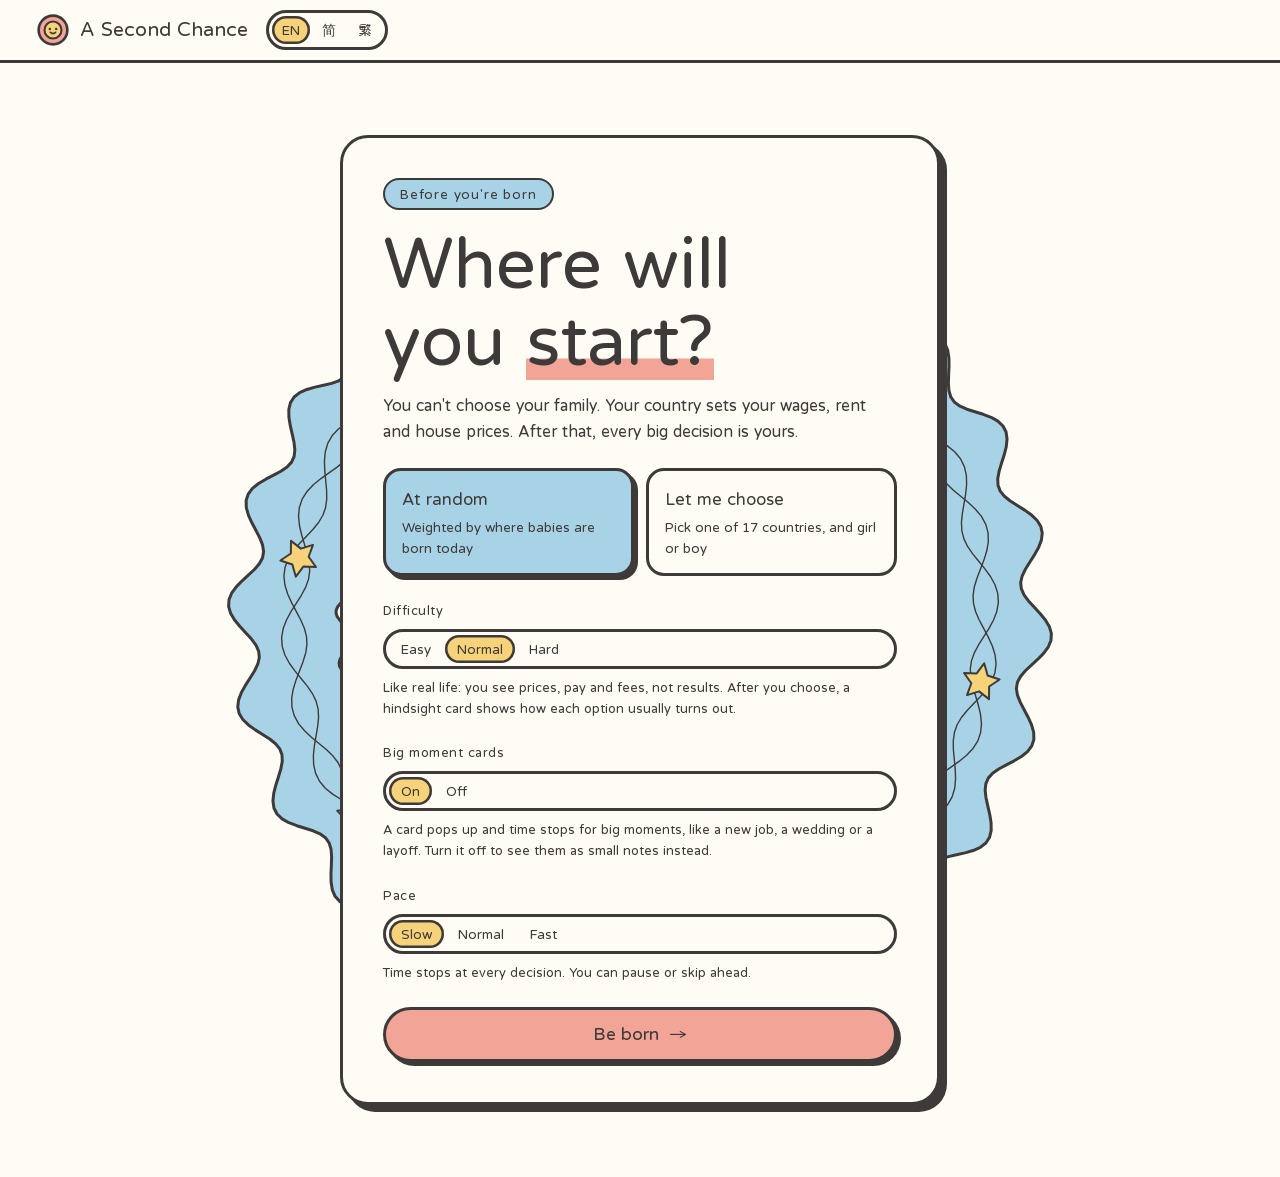
==== play.html @ c4e985eb "Add big moment cards that stop time for the moments that shape a life A tarot flashcard flips in ove" ====
<!doctype html>
<html lang="en">
<head>
<meta charset="utf-8">
<meta name="viewport" content="width=device-width, initial-scale=1, viewport-fit=cover">
<meta name="color-scheme" content="light">
<title data-i18n="h.gtitle">A Second Chance · Play</title>
<meta name="description" content="Live one life. Every big decision is about money, and you watch each choice compound.">
<link rel="preconnect" href="https://fonts.googleapis.com">
<link rel="preconnect" href="https://fonts.gstatic.com" crossorigin>
<link rel="stylesheet" href="https://fonts.googleapis.com/css2?family=Huninn&display=swap">
<link rel="stylesheet" href="css/style.css">
<script src="js/i18n.js"></script>
</head>
<body class="game">

<header class="gbar">
  <div class="wrap gbar-in">
    <a class="logo" href="index.html" aria-label="A Second Chance home">
      <svg viewBox="0 0 32 32" aria-hidden="true"><circle class="lg-r" cx="16" cy="16" r="13.5"/><circle class="lg-c" cx="16" cy="16" r="8"/><circle class="lg-e" cx="13" cy="15" r="1.2"/><circle class="lg-e" cx="19" cy="15" r="1.2"/><path class="lg-m" d="M13.6 18.2 q2.4 2.2 4.8 0"/></svg>
      <span class="lt" data-i18n="h.brand">A Second Chance</span>
    </a>
    <div class="gstat" id="gstat" hidden><span class="g-age" id="age">0</span><span class="g-agel" data-i18n="h.yearsOld">years old</span><span class="g-where" id="where"></span></div>
    <div class="gctrl">
      <span id="gctrlLive" hidden style="display:contents">
        <button class="btn btn-ghost" id="play" type="button">Pause</button>
        <div class="seg" id="pace" role="group" aria-label="Speed">
          <button type="button" data-sp="0" aria-pressed="true">1×</button>
          <button type="button" data-sp="1" aria-pressed="false">2×</button>
          <button type="button" data-sp="2" aria-pressed="false">4×</button>
        </div>
        <button class="btn" id="skip" type="button"><span data-i18n="h.next">Next decision</span> <span class="arr">»</span></button>
      </span>
      <div class="seg langsw" role="group" aria-label="Language"><button type="button" data-lang="en" aria-pressed="true">EN</button><button type="button" data-lang="zh" aria-pressed="false" lang="zh-Hans">简</button><button type="button" data-lang="zht" aria-pressed="false" lang="zh-Hant">繁</button></div>
    </div>
  </div>
</header>

<section class="stage" id="setup">
  <canvas class="bg" id="setupRosette" aria-hidden="true"></canvas>
  <div class="wrap" style="display:grid;place-items:center">
    <div class="setup-card">
      <div id="setupForm" style="display:grid;gap:24px">
        <div style="display:grid;gap:14px">
          <p class="kicker" data-i18n="h.sK">Before you're born</p>
          <h1 data-i18n="h.sH">Where will you <em>start?</em></h1>
          <p class="muted" data-i18n="h.sP">You can't choose your family. Your country sets your wages, rent and house prices. After that, every big decision is yours.</p>
        </div>
        <div class="bp-choice" role="radiogroup" aria-label="Where you're born">
          <label class="ch"><input type="radio" name="bp" value="rand" id="bp-rand" checked><b data-i18n="h.rand">At random</b><span data-i18n="h.randS">Weighted by where babies are born today</span></label>
          <label class="ch"><input type="radio" name="bp" value="pick" id="bp-pick"><b data-i18n="h.pick">Let me choose</b><span data-i18n="h.pickS">Pick one of 17 countries, and girl or boy</span></label>
        </div>
        <div id="countryWrap" hidden><label class="lbl" for="country" style="display:block;margin-bottom:8px" data-i18n="h.country">Country</label><select id="country"></select>
          <label class="lbl" for="sex" style="display:block;margin:14px 0 8px" data-i18n="h.sexL">Born as</label>
          <select id="sex"><option value="" data-i18n="h.sexR">At random</option><option value="f" data-i18n="h.sexF">A girl</option><option value="m" data-i18n="h.sexM">A boy</option></select></div>
        <div style="display:grid;gap:8px">
          <span class="lbl" data-i18n="h.diff">Difficulty</span>
          <div class="seg" id="diff0" role="group" aria-label="Difficulty">
            <button type="button" data-df="easy" aria-pressed="false" data-i18n="h.easy">Easy</button>
            <button type="button" data-df="normal" aria-pressed="true" data-i18n="h.dNormal">Normal</button>
            <button type="button" data-df="hard" aria-pressed="false" data-i18n="h.hard">Hard</button>
          </div>
          <span class="muted" style="font-size:13px" data-dn="easy" data-i18n="h.diffE" hidden>You see projected results for every option before you choose.</span>
          <span class="muted" style="font-size:13px" data-dn="normal" data-i18n="h.diffN">Like real life: you see prices, pay and fees, not results. After you choose, a hindsight card shows how each option usually turns out.</span>
          <span class="muted" style="font-size:13px" data-dn="hard" data-i18n="h.diffH" hidden>No hints at all. Every decision is revealed on your end card.</span>
        </div>
        <div style="display:grid;gap:8px">
          <span class="lbl" data-i18n="h.mo">Big moment cards</span>
          <div class="seg" id="mo0" role="group" aria-label="Big moment cards">
            <button type="button" data-mo="1" aria-pressed="true" data-i18n="h.moOn">On</button>
            <button type="button" data-mo="0" aria-pressed="false" data-i18n="h.moOff">Off</button>
          </div>
          <span class="muted" style="font-size:13px" data-i18n="h.moS">A card pops up and time stops for big moments, like a new job, a wedding or a layoff. Turn it off to see them as small notes instead.</span>
        </div>
        <div style="display:grid;gap:8px">
          <span class="lbl" data-i18n="h.pace">Pace</span>
          <div class="seg" id="pace0" role="group" aria-label="Pace">
            <button type="button" data-sp="0" aria-pressed="true" data-i18n="h.slow">Slow</button>
            <button type="button" data-sp="1" aria-pressed="false" data-i18n="h.normal">Normal</button>
            <button type="button" data-sp="2" aria-pressed="false" data-i18n="h.fast">Fast</button>
          </div>
          <span class="muted" style="font-size:13px" data-i18n="h.paceNote">Time stops at every decision. You can pause or skip ahead.</span>
        </div>
        <button class="btn btn-accent btn-lg" id="born" type="button"><span data-i18n="h.born">Be born</span> <span class="arr">→</span></button>
        <div id="pastwrap" hidden><span class="lbl" data-i18n="h.past">Past lives</span><ul class="past" id="past"></ul></div>
      </div>
      <div class="roulette" id="roulette" hidden aria-live="polite">
        <p class="kicker" data-i18n="h.youBorn">You are born in</p>
        <div class="rname" id="rname">&nbsp;</div>
        <p class="rfam" id="rfam"></p>
        <p class="rmeta" id="rmeta"></p>
        <button class="btn btn-accent btn-lg" id="rgo" type="button" hidden><span data-i18n="h.begin">Begin this life</span> <span class="arr">→</span></button>
      </div>
    </div>
  </div>
</section>

<main class="wrap ggrid" id="game" hidden>
  <aside class="frail" id="frail" aria-labelledby="frT"></aside>
  <div class="gmain">
    <section class="tarot nw-card" id="note" aria-label="Your money">
      <div class="t-in">
        <span class="t-num" id="nwNum" aria-hidden="true">0</span>
        <div class="note-body">
          <div class="seal-box"><div class="t-win seal-win"><canvas id="seal" aria-label="Your wealth engraving"></canvas></div><span class="seal-cap" id="sealcap"></span><canvas class="pix pix-nw" id="pix" width="48" height="48" aria-hidden="true"></canvas></div>
          <div class="nw-main">
            <span class="lbl" data-i18n="h.nw">Net worth</span>
            <span class="nw" id="nw" data-fit>$0</span>
            <div class="nwsub" id="nwsub"></div>
            <div class="rank" aria-live="off"><span id="rkW"></span><span id="rkC"></span></div>
            <div class="conds" id="conds"></div>
          </div>
          <div class="stats">
            <div><div class="sh"><span data-i18n="h.skill">Skill</span><b id="skv">0</b></div><div class="track sk"><i id="skb"></i></div><div class="sx" id="skx"></div></div>
            <div><div class="sh"><span data-i18n="h.health">Health</span><b id="hev">0</b></div><div class="track he"><i id="heb"></i></div></div>
            <div><div class="sh"><span data-i18n="h.happy">Happiness</span><b id="hav">0</b></div><div class="track ha"><i id="hab"></i></div></div>
            <div><div class="sh"><span data-i18n="h.rel">Relationships</span><b id="rev">0</b></div><div class="track re"><i id="reb"></i></div></div>
          </div>
        </div>
        <div class="ovi-strip" aria-hidden="true"><div class="ovi-in"><i></i><i></i><i></i><i></i><i></i><i></i><i></i><i></i></div></div>
        <div class="chips" id="chips"></div>
        <span class="note-serial-s" id="noteSerial" aria-hidden="true"></span>
      </div>
      <div class="t-ban" aria-hidden="true"><span class="t-name" id="nwName">Page of Coins</span></div>
    </section>
    <div class="toast" id="toast" hidden role="status"></div>
    <div id="slot"></div>
    <section class="panel">
      <div class="phead"><h3 data-i18n="h.chartT">Net worth over your life</h3><div class="legend"><span><i class="l-you"></i><span data-i18n="h.lgYou">You</span></span><span><i class="l-tw"></i><span data-i18n="h.lgTwin">Autopilot twin</span></span><span><i class="l-mk"></i><span data-i18n="h.lgMarks">Your choices</span></span></div></div>
      <div class="chart-wrap"><canvas id="chart" aria-label="Net worth by age for you and your autopilot twin"></canvas></div>
    </section>
  </div>
  <aside class="gside">
    <section class="book">
      <div class="bookhead">
        <h3 data-i18n="h.pb">Passbook</h3>
        <span class="muted" style="font-size:13px" data-i18n="h.pbSub">What each choice is worth today. Updates every year.</span>
        <div class="vs"><span data-i18n="h.vs">You vs your autopilot twin</span><b id="vs">$0</b></div>
      </div>
      <ul class="ledger" id="ledger"></ul>
    </section>
    <section class="book diary">
      <h3 data-i18n="h.diary">Diary</h3>
      <ul class="log" id="log"></ul>
    </section>
  </aside>
</main>

<script src="js/engine.js"></script>
<script src="js/guilloche.js"></script>
<script src="js/art.js"></script>
<script src="js/pixel.js"></script>
<script src="js/theme.js"></script>
<script src="js/game.js"></script>
</body>
</html>
---- css/style.css ----
/* =========================================================================
   A Second Chance — Japanese picture-book design system (design/picture-book-style.md)
   Washi-white pages, 3px charcoal outlines, flat palette fills, no gradients,
   no blurred shadows (a solid charcoal offset shadow is fine), light theme only.
   Cards are hand-drawn tarot cards: double charcoal frame, sparkle corners,
   an arched illustration window, a Roman numeral on top and a name ribbon below.
   ========================================================================= */
:root{
  --washi:#FFFCF6;      /* background */
  --charcoal:#3E3A39;   /* outlines and all text */
  --coral:#F2A497;
  --yamabuki:#F6D27A;
  --mizu:#A8D3E6;
  --wakatake:#B9DAA5;
  --outline:3px solid var(--charcoal);
  --radius:24px;
  --pop:4px 4px 0 var(--charcoal);
  --font:'Huninn',sans-serif;
  color-scheme:light;
}
:root:lang(zh-Hans){--font:'Huninn','Noto Sans SC',sans-serif}

/* ---------- base ---------- */
*,*::before,*::after{box-sizing:border-box}
[hidden]{display:none!important}
html{-webkit-text-size-adjust:100%;background:var(--washi)}
@media (prefers-reduced-motion: no-preference){html{scroll-behavior:smooth}}
body{margin:0;background:var(--washi);color:var(--charcoal);font-family:var(--font);font-size:16px;line-height:1.6;font-synthesis-weight:none;overflow-x:hidden}
img,svg,canvas{max-width:100%}
a{color:inherit}
b,strong{font-weight:400}
button,input,select{font:inherit;color:inherit}
:focus-visible{outline:3px dashed var(--charcoal);outline-offset:3px}
h1,h2,h3,h4{margin:0;font-weight:400;line-height:1.15;text-wrap:balance}
p{margin:0}
.wrap{width:100%;max-width:1240px;margin:0 auto;padding-left:max(16px,env(safe-area-inset-left,0px));padding-right:max(16px,env(safe-area-inset-right,0px))}
.num{font-variant-numeric:tabular-nums}
.muted{color:var(--charcoal)}
.sr{position:absolute;width:1px;height:1px;overflow:hidden;clip:rect(0 0 0 0);white-space:nowrap}
/* gains and losses are shown with a marker underline, never with coloured text */
.gain{box-shadow:inset 0 -.42em 0 var(--wakatake)}
.loss{box-shadow:inset 0 -.42em 0 var(--coral)}
.kicker{justify-self:start;width:fit-content;font-size:13.5px;letter-spacing:.06em;line-height:1.3;padding:5px 15px;background:var(--mizu);border:2.5px solid var(--charcoal);border-radius:999px}
.lbl{font-size:13px;letter-spacing:.04em}

/* ---------- controls ---------- */
.btn{white-space:nowrap;display:inline-flex;align-items:center;justify-content:center;gap:10px;padding:11px 20px;border-radius:999px;border:var(--outline);background:var(--yamabuki);color:var(--charcoal);text-decoration:none;cursor:pointer;line-height:1.2;box-shadow:var(--pop);transition:transform .15s ease,box-shadow .15s ease,background-color .15s}
.btn:hover{transform:translate(-1px,-1px);box-shadow:5px 5px 0 var(--charcoal)}
.btn:active{transform:translate(3px,3px);box-shadow:1px 1px 0 var(--charcoal)}
.btn-accent{background:var(--coral)}
.btn-ghost{background:var(--washi)}
.btn-lg{padding:14px 26px;font-size:18px}
.btn-sm{padding:7px 15px;font-size:14.5px;box-shadow:3px 3px 0 var(--charcoal)}
.btn[disabled]{background:var(--washi);border-style:dashed;cursor:not-allowed;transform:none;box-shadow:none}
.btn .arr{transition:transform .2s}
.btn:hover .arr{transform:translateX(3px)}
.seg{display:inline-flex;border:var(--outline);border-radius:999px;padding:3px;gap:2px;background:var(--washi)}
.seg button{border:0;background:transparent;border-radius:999px;padding:6px 12px;cursor:pointer;font-size:13.5px;line-height:1.2;white-space:nowrap}
.seg button[aria-pressed="true"]{background:var(--yamabuki);box-shadow:inset 0 0 0 2.5px var(--charcoal)}
.seg.full{display:flex;width:100%}
.seg.full button{flex:1;padding:9px 8px;font-size:14.5px}
select{width:100%;padding:11px 14px;border:var(--outline);border-radius:16px;background:var(--washi);cursor:pointer}
input[type="range"]{-webkit-appearance:none;appearance:none;width:100%;height:30px;background:transparent;cursor:pointer;margin:0}
input[type="range"]::-webkit-slider-runnable-track{height:14px;border-radius:999px;background:var(--mizu);border:2.5px solid var(--charcoal)}
input[type="range"]::-moz-range-track{height:9px;border-radius:999px;background:var(--mizu);border:2.5px solid var(--charcoal)}
input[type="range"]::-moz-range-progress{height:9px;border-radius:999px;background:var(--yamabuki)}
input[type="range"]::-webkit-slider-thumb{-webkit-appearance:none;width:26px;height:26px;margin-top:-8.5px;border-radius:50%;background:var(--yamabuki);border:3px solid var(--charcoal)}
input[type="range"]::-moz-range-thumb{width:20px;height:20px;border-radius:50%;background:var(--yamabuki);border:3px solid var(--charcoal)}

/* ---------- nav ---------- */
.site-nav,.gbar{position:sticky;top:0;z-index:30;background:var(--washi);border-bottom:var(--outline)}
.nav-in{display:flex;align-items:center;gap:24px;padding-block:12px}
.logo{display:inline-flex;align-items:center;gap:10px;text-decoration:none;font-size:20px;white-space:nowrap}
.logo svg{width:34px;height:34px;flex:none;overflow:visible}
.logo .lg-r{fill:var(--coral);stroke:var(--charcoal);stroke-width:2.5}
.logo .lg-c{fill:var(--yamabuki);stroke:var(--charcoal);stroke-width:2}
.logo .lg-e{fill:var(--charcoal)}
.logo .lg-m{fill:none;stroke:var(--charcoal);stroke-width:1.6;stroke-linecap:round}
.site-nav nav{display:flex;gap:22px;margin-left:auto;font-size:15px}
.site-nav nav a{text-decoration:none}
.site-nav nav a:hover{box-shadow:inset 0 -.42em 0 var(--yamabuki)}
.nav-r{display:flex;gap:10px;align-items:center}
@media (max-width:860px){.site-nav nav{display:none}.nav-r{margin-left:auto}}

/* =========================================================================
   TAROT CARD
   .tarot (coloured band, outer frame) > .t-in (washi panel, inner frame)
   ========================================================================= */
.tarot{--tc:var(--coral);--band:15px;position:relative;display:grid;background:var(--tc);border:var(--outline);border-radius:26px;padding:var(--band);box-shadow:7px 7px 0 var(--charcoal);min-width:0}
.t-in{position:relative;background:var(--washi);border:var(--outline);border-radius:16px;padding:34px clamp(16px,3vw,28px) 46px;display:grid;gap:16px;align-content:start;min-width:0}
.t-in::before{content:"";position:absolute;inset:5px;border:1.5px solid var(--charcoal);border-radius:11px;pointer-events:none}
.t-in>*{position:relative}
.t-num{position:absolute!important;top:-15.5px;left:50%;transform:translateX(-50%);z-index:2;min-width:56px;height:28px;padding:0 14px;display:grid;place-items:center;background:var(--washi);border:var(--outline);border-radius:999px;font-size:15px;line-height:1;letter-spacing:.14em;white-space:nowrap}
.t-c{position:absolute;width:24px;height:24px;z-index:2;pointer-events:none;top:calc(var(--band) - 12px);left:calc(var(--band) - 12px)}
.t-c.tr,.t-c.br{left:auto;right:calc(var(--band) - 12px)}
.t-c.bl,.t-c.br{top:auto;bottom:calc(var(--band) - 12px)}
.t-c svg{display:block;width:100%;height:100%;overflow:visible}
.t-c path{fill:var(--washi);stroke:var(--charcoal);stroke-width:2.2;stroke-linejoin:round}
.t-ban{position:absolute;left:50%;bottom:calc(var(--band) - 16px);transform:translateX(-50%);z-index:3;display:flex;align-items:flex-start;max-width:calc(100% - 20px)}
.t-name{position:relative;z-index:1;min-width:0;background:var(--washi);border:var(--outline);border-radius:10px;padding:4px 16px;font-size:16px;line-height:1.3;letter-spacing:.04em;white-space:nowrap;overflow:hidden;text-overflow:ellipsis;text-align:center}
.t-tail{width:20px;height:30px;flex:none;margin-top:9px}
.t-tail.l{margin-right:-9px} .t-tail.r{margin-left:-9px}
.t-tail path{fill:var(--yamabuki);stroke:var(--charcoal);stroke-width:3;stroke-linejoin:round}
/* the arched illustration window */
.t-win{justify-self:center;width:100%;background:var(--wb,var(--mizu));border:var(--outline);border-radius:50% 50% 14px 14px / 58% 58% 14px 14px;overflow:hidden;isolation:isolate}
.art{display:block;width:100%;height:100%;overflow:visible}
.art *{fill:none;stroke:var(--charcoal);stroke-width:3px;stroke-linecap:round;stroke-linejoin:round;vector-effect:non-scaling-stroke}
.art .co{fill:var(--coral)} .art .ya{fill:var(--yamabuki)} .art .mi{fill:var(--mizu)} .art .wa{fill:var(--wakatake)} .art .wh{fill:var(--washi)} .art .ch{fill:var(--charcoal)}
.art .ns{stroke:none} .art .th{stroke-width:2px}
.art text{fill:var(--charcoal);stroke:none;font-family:var(--font);font-size:14px}
.art .tx.sm{font-size:11.5px}
.t-win .art.over{position:absolute;inset:0;pointer-events:none}
/* the colour strip: flat palette blocks that slide (pointer on the hero, age in the game) */
.ovi-strip{height:16px;border:2.5px solid var(--charcoal);border-radius:999px;overflow:hidden;background:var(--washi)}
.ovi-in{display:flex;width:200%;height:100%;transform:translateX(calc(var(--shift,.5) * -50%));transition:transform .5s ease-out}
.ovi-in i{flex:1;border-right:2.5px solid var(--charcoal)}
.ovi-in i:nth-child(4n+1){background:var(--coral)} .ovi-in i:nth-child(4n+2){background:var(--yamabuki)}
.ovi-in i:nth-child(4n+3){background:var(--mizu)} .ovi-in i:nth-child(4n+4){background:var(--wakatake)}

/* ---------- hero ---------- */
.hero{position:relative;padding-block:clamp(36px,6vw,80px) clamp(56px,7vw,96px);overflow:hidden}
.hero-grid{display:grid;grid-template-columns:minmax(0,1.1fr) minmax(0,.9fr);gap:clamp(28px,5vw,72px);align-items:center}
.hero-copy{min-width:0}
.serial{font-size:13.5px;letter-spacing:.06em;display:flex;gap:8px;align-items:center;flex-wrap:wrap}
.serial b{background:var(--wakatake);border:2.5px solid var(--charcoal);border-radius:999px;padding:1px 10px;font-variant-numeric:tabular-nums}
.mega{margin:22px 0 0;line-height:1}
.mega .w-wide{display:block;font-size:clamp(26px,3.4vw,44px);line-height:1.15;margin-bottom:.14em}
.mega .w-tall{display:inline-block;font-size:clamp(72px,15vw,150px);line-height:1.05;white-space:nowrap;transform-origin:left center}
.mega .w-tall em{font-style:normal;box-shadow:inset 0 -.26em 0 var(--coral)}
@media (min-width:900px){.mega .w-tall{font-size:clamp(90px,10vw,150px)}}
@media (prefers-reduced-motion: no-preference){
  .mega .w-tall{animation:grow 2.4s cubic-bezier(.2,.7,.1,1) .2s both}
  @keyframes grow{from{transform:scaleX(.62);letter-spacing:-.06em}to{transform:none;letter-spacing:0}}
}
.lede{font-size:clamp(17px,1.4vw,20px);max-width:44ch;margin:26px 0 32px}
.lede b{box-shadow:inset 0 -.42em 0 var(--yamabuki)}
.cta-row{display:flex;gap:14px;flex-wrap:wrap}
.live{display:grid;grid-template-columns:repeat(2,minmax(0,1fr));gap:20px;margin:40px 0 0;padding-top:20px;border-top:3px dashed var(--charcoal);max-width:520px}
.live div{min-width:0}
.live dt{font-size:14px}
.live dd{margin:6px 0 0;font-size:clamp(24px,2.4vw,32px);font-variant-numeric:tabular-nums;line-height:1}
.live dd .dot{display:inline-block;width:12px;height:12px;border-radius:50%;background:var(--coral);border:2.5px solid var(--charcoal);margin-right:10px;vertical-align:middle}
@media (prefers-reduced-motion: no-preference){.live dd .dot{animation:pulse 1.2s ease-in-out infinite}@keyframes pulse{50%{transform:scale(.6)}}}

/* the hero card */
.note-stage{perspective:1400px;display:grid;place-items:center;padding:12px 12px 24px}
.hero-card{width:min(100%,400px);transform:rotate(-3deg);transition:transform .25s ease-out}
.hero-card .t-in{gap:14px;padding-bottom:48px}
.hero-win{position:relative;aspect-ratio:1/1.04}
.hero-win canvas{position:absolute;left:6%;top:9%;width:88%;height:auto;aspect-ratio:1}
.den-frac{display:grid;justify-items:center;gap:4px;text-align:center;min-width:0}
.den-frac .t{font-size:38px;line-height:1}
.den-frac .l{height:3px;width:60px;background:var(--charcoal);border-radius:2px}
.den-frac .b{font-size:clamp(34px,4.2vw,46px);line-height:1.1;white-space:nowrap;font-variant-numeric:tabular-nums}
.note-cap{font-size:13px;text-align:center;line-height:1.4}
.note-serial{font-size:11px;letter-spacing:.16em;text-align:center}

/* ---------- sections ---------- */
.band{padding-block:clamp(64px,9vw,120px)}
.hero+.band,.band+.band{border-top:3px dashed var(--charcoal)}
.sec-head{display:grid;gap:16px;max-width:880px;margin-bottom:clamp(32px,5vw,56px)}
.sec-head h2{font-size:clamp(34px,5vw,62px);line-height:1.12}
.sec-head h2 em,.final h2 em,.setup-card h1 em{font-style:normal;box-shadow:inset 0 -.3em 0 var(--coral);-webkit-box-decoration-break:clone;box-decoration-break:clone}
.sec-head .sub{font-size:18px;max-width:60ch}

/* lab */
.lab-grid{display:grid;grid-template-columns:340px minmax(0,1fr);gap:24px;align-items:start}
.card{background:var(--washi);border:var(--outline);border-radius:var(--radius);box-shadow:5px 5px 0 var(--charcoal)}
.lab-ctrl{padding:24px;display:grid;gap:24px}
.field{display:grid;gap:10px}
.flabel{display:flex;justify-content:space-between;align-items:baseline;gap:10px;font-size:16px}
.fval{font-size:14px;background:var(--yamabuki);border:2px solid var(--charcoal);border-radius:999px;padding:0 9px;font-variant-numeric:tabular-nums}
.fhint{font-size:13.5px}
.lab-out{padding:24px;display:grid;gap:18px;min-width:0}
.readouts{display:grid;grid-template-columns:minmax(0,1.3fr) minmax(0,1fr) minmax(0,1fr);gap:12px}
.readouts>div{background:var(--yamabuki);border:2.5px solid var(--charcoal);border-radius:18px;padding:14px 16px;display:grid;gap:6px;align-content:start;min-width:0}
.readouts>div:nth-child(2){background:var(--mizu)} .readouts>div:nth-child(3){background:var(--wakatake)}
.ro-v{font-size:clamp(26px,3vw,38px);line-height:1.05;font-variant-numeric:tabular-nums}
.ro-v.big{font-size:clamp(36px,4.6vw,58px)}
.ro-n{font-size:13.5px}
.payback{display:flex;gap:16px;align-items:center;padding:14px 18px;border:3px dashed var(--charcoal);border-radius:20px}
.payback .pb-age{flex:none;min-width:66px;height:66px;padding:0 8px;border-radius:999px;display:grid;place-items:center;background:var(--coral);border:var(--outline);font-size:30px;line-height:1}
.payback p{font-size:15px}
.payback b{box-shadow:inset 0 -.42em 0 var(--yamabuki)}
.chart-wrap{position:relative}
.chart-wrap canvas{width:100%;display:block;touch-action:pan-y}
#labChart{height:300px}
.legend{display:flex;gap:8px 16px;flex-wrap:wrap;font-size:13.5px}
.legend i{display:inline-block;width:18px;height:13px;border:2px solid var(--charcoal);border-radius:4px;margin-right:6px;vertical-align:-1px}
.legend i.l-in{background:var(--mizu)}
.legend i.l-gr{background:var(--yamabuki)}
.legend i.l-cmp,.legend i.l-tw{height:0;border:0;border-top:2.5px dashed var(--charcoal);border-radius:0;width:22px;vertical-align:middle}
.legend i.l-you{height:0;border:0;border-top:3px solid var(--charcoal);border-radius:0;width:22px;vertical-align:middle}
.legend i.l-mk{width:11px;height:11px;background:var(--coral);transform:rotate(45deg);border-radius:2px}

/* rules */
.rules-grid{display:grid;grid-template-columns:repeat(2,minmax(0,1fr));gap:24px}
.rule{padding:28px;display:grid;grid-template-columns:minmax(0,1fr) 160px;gap:26px;align-items:center}
.rule h3{font-size:clamp(23px,2.3vw,28px);margin-bottom:10px}
.rule p{font-size:15.5px}
.rule svg{width:160px;height:120px;display:block}

/* world */
.strip{display:flex;height:132px;border:var(--outline);border-radius:22px;overflow:hidden;background:var(--washi);box-shadow:5px 5px 0 var(--charcoal)}
.cseg{--c:var(--mizu);position:relative;min-width:3px;flex-basis:0;border:0;border-right:2.5px solid var(--charcoal);padding:0;cursor:pointer;background:var(--c);transition:background-color .2s}
.cseg:last-child{border-right:0}
.cseg:hover,.cseg:focus-visible{box-shadow:inset 0 0 0 3px var(--charcoal)}
.cseg.on{box-shadow:inset 0 0 0 5px var(--charcoal)}
.cseg.on::after{content:"";position:absolute;top:10px;left:50%;width:16px;height:16px;transform:translateX(-50%);border-radius:50%;background:var(--washi);border:3px solid var(--charcoal)}
.cseg:focus-visible{outline-offset:-6px}
.cseg span{position:absolute;left:6px;bottom:6px;text-align:left;font-size:12px;line-height:1.25;background:var(--washi);border:2px solid var(--charcoal);padding:3px 7px;border-radius:10px;white-space:nowrap;overflow:hidden;text-overflow:ellipsis;width:max-content;max-width:calc(100% - 12px)}
.cseg span b{display:block;font-size:20px;line-height:1.1}
.strip-info{display:flex;gap:10px 26px;flex-wrap:wrap;align-items:baseline;margin-top:22px;min-height:32px}
.strip-info .si-name{font-weight:400;font-size:28px;line-height:1.1;box-shadow:inset 0 -.3em 0 var(--yamabuki)}
.strip-info span{font-size:15px}
.strip-info span b{font-variant-numeric:tabular-nums}
.tbl-wrap{overflow-x:auto;border:var(--outline);border-radius:22px;background:var(--washi);margin-top:30px}
table{width:100%;border-collapse:collapse;min-width:700px;font-size:15px}
th{text-align:left;font-weight:400;font-size:13px;letter-spacing:.04em;padding:13px 16px;border-bottom:var(--outline);white-space:nowrap;background:var(--mizu)}
th.n,td.n{text-align:right}
td{padding:10px 16px;border-bottom:2px dashed var(--charcoal)}
tr:last-child td{border-bottom:0}
td.n{font-variant-numeric:tabular-nums;white-space:nowrap}
td .sbar{display:inline-block;height:12px;border-radius:999px;background:var(--coral);border:2px solid var(--charcoal);vertical-align:middle;margin-right:8px}
tbody tr:hover td{background:var(--washi)}

/* decisions: small tarot cards */
.dec-list{display:grid;grid-template-columns:repeat(auto-fill,minmax(min(100%,232px),1fr));gap:38px 24px}
.tarot.mini{--band:11px;border-radius:22px;box-shadow:5px 5px 0 var(--charcoal)}
.mini .t-in{padding:26px 14px 40px;gap:10px;border-radius:13px}
.mini .t-in::before{inset:4px;border-radius:9px}
.mini .t-win{aspect-ratio:4/3}
.mini .t-name{font-size:14px;padding:3px 12px}
.mini .t-tail{width:16px;height:24px;margin-top:8px}
.mini .t-c{width:20px;height:20px;top:calc(var(--band) - 10px);left:calc(var(--band) - 10px)}
.mini .t-c.tr,.mini .t-c.br{left:auto;right:calc(var(--band) - 10px)}
.mini .t-c.bl,.mini .t-c.br{top:auto;bottom:calc(var(--band) - 10px)}
.mini .t-ban{bottom:calc(var(--band) - 14px)}
.dec-age{justify-self:start;display:inline-flex;align-items:baseline;gap:6px;padding:1px 12px;background:var(--yamabuki);border:2.5px solid var(--charcoal);border-radius:999px;font-size:16px;line-height:1.4;font-variant-numeric:tabular-nums}
.dec-age small{font-size:12px}
.mini h3{font-size:19px}
.mini p{font-size:14px;line-height:1.55}

/* final */
.final{position:relative;overflow:hidden}
.final canvas{position:absolute;right:-6%;top:50%;width:min(620px,50vw);aspect-ratio:1;transform:translateY(-50%);pointer-events:none}
.final-in{position:relative;display:grid;gap:26px;max-width:min(640px,56vw)}
.final h2{font-size:clamp(52px,8vw,112px);line-height:1.02}
.final p{font-size:18px;max-width:52ch}
.foot{padding-block:44px 56px;font-size:14px;border-top:3px dashed var(--charcoal)}
.foot-grid{display:grid;grid-template-columns:minmax(0,1.1fr) minmax(0,1.4fr) minmax(0,1fr);gap:32px}
.foot h4{font-size:15px;margin-bottom:10px;width:fit-content;box-shadow:inset 0 -.42em 0 var(--yamabuki)}
.foot p+p{margin-top:8px}

@media (max-width:980px){
  .hero-grid{grid-template-columns:minmax(0,1fr)}
  .note-stage{margin-top:12px}
  .lab-grid{grid-template-columns:minmax(0,1fr)}
  .rules-grid{grid-template-columns:minmax(0,1fr)}
  .foot-grid{grid-template-columns:minmax(0,1fr)}
}
@media (max-width:760px){
  .readouts{grid-template-columns:minmax(0,1fr)}
  .rule{grid-template-columns:minmax(0,1fr);padding:22px}
  .rule svg{order:-1}
  .strip{height:104px}
  .live{gap:14px}
  .hero-card{width:min(100%,340px)}
  .final canvas{width:280px;right:-90px;top:-70px;transform:none}
  .final-in{max-width:none;padding-top:150px}
}
@media (max-width:560px){
  .cseg:not(:first-child) span{display:none}
  .dec-list{grid-template-columns:repeat(2,minmax(0,1fr));gap:30px 14px}
  .tarot.mini{--band:9px;box-shadow:4px 4px 0 var(--charcoal)}
  .mini .t-in{padding:24px 10px 36px;gap:8px}
  .mini h3{font-size:16px}
  .mini p{font-size:13px;line-height:1.5}
  .mini .t-name{font-size:12.5px;padding:2px 8px}
  .mini .t-tail{display:none}
  .mini .t-ban{max-width:calc(100% - 8px)}
  .mini .t-num{min-width:44px;padding:0 8px;font-size:13px;letter-spacing:.08em}
  .dec-age{font-size:14px;padding:0 9px}
  .dec-age small{font-size:11px}
}

/* =========================================================================
   GAME
   ========================================================================= */
.gbar-in{display:flex;align-items:center;gap:18px;padding-block:10px;flex-wrap:wrap}
.gstat{display:flex;align-items:baseline;gap:10px;flex:1;min-width:0}
.g-age{font-size:34px;line-height:1;font-variant-numeric:tabular-nums}
.g-agel{font-size:14px;white-space:nowrap}
.g-where{font-size:14px;white-space:nowrap;overflow:hidden;text-overflow:ellipsis;min-width:0;padding-left:10px;border-left:2.5px dashed var(--charcoal)}
.gctrl{display:flex;gap:8px;align-items:center;flex-wrap:wrap}
.gctrl .btn{padding:7px 14px;font-size:14px;box-shadow:3px 3px 0 var(--charcoal)}
.gctrl .btn[disabled]{box-shadow:none}
@media (max-width:760px){.gbar .logo .lt{display:none}.g-where{display:none}.gbar-in{gap:10px}}

.ggrid{display:grid;grid-template-columns:minmax(0,1fr) 390px;gap:26px;padding-block:30px 72px}
.gmain,.gside{display:grid;gap:26px;align-content:start;min-width:0}
@media (min-width:1101px){.gside{position:sticky;top:84px}}

/* the net-worth tarot card */
.nw-card .t-in{gap:16px;padding-top:30px}
.note-body{display:grid;grid-template-columns:210px minmax(0,1fr);grid-template-areas:"seal main" "seal stats";gap:14px 26px;align-items:center}
.seal-box{grid-area:seal;display:grid;justify-items:center;gap:8px;align-self:start;min-width:0}
.seal-win{position:relative;aspect-ratio:10/11}
#seal{position:absolute;left:7%;top:13%;width:86%;height:auto;aspect-ratio:1;display:block}
.seal-cap{font-size:12.5px;text-align:center;line-height:1.4}
/* the pixel character: 48×48 pixels drawn in js/pixel.js, scaled by a whole number (--px) so pixels stay sharp */
.pix{display:block;width:calc(48px * var(--px,3));height:calc(48px * var(--px,3));image-rendering:pixelated;flex:none}
.pix-nw{--px:3}
.pix-rp{--px:2}
.pix-end{--px:5}
.rp-hd{display:flex;justify-content:space-between;align-items:end;gap:12px}
.cert-hero{display:flex;flex-wrap:wrap;justify-content:space-between;align-items:end;gap:16px}
.cert-hero .cert-head{flex:1 1 300px}
@media (max-width:620px){.cert-hero{justify-content:center}}
@media (min-width:760px){.pix-rp{--px:3}}
.nw-main{grid-area:main;min-width:0}
.nw{display:block;font-size:clamp(56px,7.4vw,100px);line-height:1.05;font-variant-numeric:tabular-nums;margin:6px 0 10px;white-space:nowrap}
.nw.loss,.cert-den.loss{box-shadow:inset 0 -.16em 0 var(--coral)}
.nwsub{font-size:14.5px}
.stats{grid-area:stats;display:grid;grid-template-columns:repeat(4,minmax(0,1fr));gap:16px;align-self:start}
.sh{display:flex;justify-content:space-between;font-size:14px}
.sh b{font-variant-numeric:tabular-nums}
.track{height:14px;background:var(--washi);border:2.5px solid var(--charcoal);border-radius:999px;overflow:hidden;margin-top:6px}
.track i{display:block;height:100%;background:var(--mizu);border-right:2.5px solid var(--charcoal);transition:width .35s}
.track.sk i{background:var(--coral)} .track.he i{background:var(--wakatake)} .track.ha i{background:var(--yamabuki)} .track.re i{background:var(--mizu)}
.sx{font-size:12.5px;margin-top:5px}
.chips{display:flex;flex-wrap:wrap;gap:8px}
.chips:empty{display:none}
.chip{font-size:13px;padding:3px 12px;border-radius:999px;border:2.5px solid var(--charcoal);background:var(--mizu)}
.note-serial-s{position:absolute!important;right:16px;top:10px;font-size:11px;letter-spacing:.12em}

.toast{display:flex;gap:12px;align-items:center;background:var(--yamabuki);color:var(--charcoal);padding:12px 20px;border-radius:999px;border:var(--outline);box-shadow:var(--pop)}
.toast::before{content:"";width:14px;height:14px;border-radius:50%;background:var(--coral);border:2.5px solid var(--charcoal);flex:none}
@media (prefers-reduced-motion: no-preference){.toast{animation:pop .35s cubic-bezier(.2,.8,.2,1.2)}@keyframes pop{from{transform:translateY(8px) scale(.96);opacity:0}}}
/* big moment cards: a tarot card that flips in over the game, which is washed out behind a washi veil (light theme, so "dimmed" means faded, not dark) */
.moment{position:fixed;inset:0;z-index:105;display:grid;place-items:center;padding:16px;overflow-y:auto;background:var(--washi);background:color-mix(in srgb,var(--washi) 82%,transparent)}
.mo-card{width:min(440px,100%);margin:auto}
.mo-card .t-in{gap:12px;padding:30px clamp(16px,4vw,26px) 48px;justify-items:center;text-align:center}
.mo-win{max-width:250px}
.mo-t{margin:0;font-size:clamp(25px,6vw,32px);line-height:1.18;font-weight:400;text-wrap:balance}
.mo-row{display:flex;align-items:center;gap:14px;text-align:left;width:100%}
.pix-mo{--px:2}
.mo-txt{display:grid;gap:8px;min-width:0}
.mo-x{margin:0;font-size:15.5px;line-height:1.45}
.mo-m{margin:0;font-size:15px;line-height:1.5}
.mo-m b{font-weight:400;font-size:19px;font-variant-numeric:tabular-nums}
.mo-go{display:grid;gap:6px;justify-items:center;margin-top:4px}
.mo-key{font-size:12.5px}
@media (min-width:480px){.pix-mo{--px:3}}
@media (prefers-reduced-motion: no-preference){
  .moment{animation:moVeil .25s ease-out}
  .mo-card{animation:moFlip .65s cubic-bezier(.2,.8,.2,1) both}
  @keyframes moVeil{from{opacity:0}}
  @keyframes moFlip{0%{transform:perspective(1100px) rotateY(-100deg) scale(.88);opacity:0}45%{opacity:1}100%{transform:none}}
}

/* decision card */
@media (prefers-reduced-motion: no-preference){.slip{animation:slipin .45s cubic-bezier(.2,.8,.2,1)}@keyframes slipin{from{transform:translateY(18px) rotate(-1deg);opacity:0}}}
.slip-win{width:min(100%,340px);aspect-ratio:17/10}
.slip-top{display:flex;justify-content:space-between;flex-wrap:wrap;gap:10px;align-items:center}
.stamp{font-size:13.5px;background:var(--coral);border:2.5px solid var(--charcoal);padding:2px 12px;border-radius:999px;transform:rotate(-2deg);display:inline-block}
.payto{font-size:13px;letter-spacing:.04em}
.slip h2{font-size:clamp(30px,4vw,44px)}
.slip-text{font-size:17px;max-width:64ch}
.opts{display:grid;gap:12px}
.opt{display:grid;grid-template-columns:32px minmax(0,1fr) 210px;gap:16px;align-items:center;text-align:left;width:100%;padding:14px 18px;border:var(--outline);border-radius:20px;background:var(--washi);cursor:pointer;transition:transform .15s,box-shadow .15s}
.opt:hover:not([disabled]){transform:translate(-2px,-2px);box-shadow:4px 4px 0 var(--charcoal)}
.opt[disabled]{cursor:not-allowed;border-style:dashed;opacity:.6}
.okey{width:30px;height:30px;border-radius:50%;border:2.5px solid var(--charcoal);display:grid;place-items:center;font-size:14px;background:var(--yamabuki)}
.opt[disabled] .okey{background:var(--washi)}
.ot{display:grid;gap:3px;min-width:0}
.ol{font-size:17px}
.os{font-size:14px}
.tag{font-size:11.5px;letter-spacing:.04em;border:2px solid var(--charcoal);background:var(--mizu);padding:0 8px;border-radius:999px;margin-left:8px;vertical-align:2px;white-space:nowrap}
.op{display:grid;gap:6px;justify-items:end;text-align:right;min-width:0}
.pv{font-size:24px;line-height:1.15;font-variant-numeric:tabular-nums}
.pr{font-size:11.5px;line-height:1.4}
.rbar{position:relative;height:14px;width:100%}
.rbar.gain,.rbar.loss{box-shadow:none}
.rbar::before{content:"";position:absolute;left:0;right:0;top:6px;height:2px;background:var(--charcoal);border-radius:1px}
.rb-zero{position:absolute;top:0;bottom:0;width:2.5px;background:var(--charcoal);transform:translateX(-50%);border-radius:2px}
.rb-range{position:absolute;top:2px;height:10px;border-radius:999px;background:var(--mizu);border:2px solid var(--charcoal)}
.rbar.gain .rb-range{background:var(--wakatake)} .rbar.loss .rb-range{background:var(--coral)}
.rb-med{position:absolute;top:50%;width:12px;height:12px;border-radius:50%;background:var(--washi);border:2.5px solid var(--charcoal);transform:translate(-50%,-50%)}
.slip-foot{display:flex;justify-content:space-between;gap:10px;flex-wrap:wrap;font-size:13px}
/* a long card (careers): family headings, and two columns where there is room (no projection column) */
.ogrp{font-size:15px;letter-spacing:.04em;margin:8px 0 -2px;padding-bottom:4px;border-bottom:2px dashed var(--charcoal)}
.ogrp:first-child{margin-top:0}
.opts.many .okey{display:none}
.opts.many .opt{padding:10px 14px}
.opts.many .ol{font-size:16px}.opts.many .os{font-size:13px}
@media (min-width:900px){.opts.many.blind{grid-template-columns:repeat(2,minmax(0,1fr))}.opts.many.blind .opt{grid-template-columns:minmax(0,1fr)}.ogrp{grid-column:1/-1}}
/* Normal and Hard: no projection column */
.opts.blind .opt{grid-template-columns:32px minmax(0,1fr)}

/* hindsight card, shown for a few seconds after you choose */
.hrows{list-style:none;margin:0;padding:0;display:grid;gap:10px}
.hrow{display:grid;grid-template-columns:minmax(0,1fr) 210px;gap:16px;align-items:center;padding:12px 16px;border:2.5px dashed var(--charcoal);border-radius:18px;background:var(--washi)}
.hrow.mine{border:var(--outline);background:var(--yamabuki);box-shadow:4px 4px 0 var(--charcoal)}
.hrow .ol{font-size:16px}
.tag-best{background:var(--wakatake)}
.hfoot{display:flex;align-items:center;gap:16px;flex-wrap:wrap}
.htimer{flex:1;min-width:80px;max-width:220px;height:12px;border:2.5px solid var(--charcoal);border-radius:999px;overflow:hidden;background:var(--washi)}
.htimer i{display:block;height:100%;background:var(--mizu);transform-origin:left}
@media (prefers-reduced-motion: no-preference){.htimer i{animation:drain linear forwards}@keyframes drain{to{transform:scaleX(0)}}}
.kbd{font-size:11.5px;border:2px solid var(--charcoal);border-bottom-width:3px;border-radius:6px;padding:0 6px;background:var(--washi)}

.panel{background:var(--washi);border:var(--outline);border-radius:var(--radius);padding:22px 24px;box-shadow:5px 5px 0 var(--charcoal)}
.phead{display:flex;justify-content:space-between;align-items:baseline;gap:12px;flex-wrap:wrap;margin-bottom:14px}
.phead h3{font-size:22px}
#slot:empty{display:none}
/* the yearly focus: a left-hand panel of five small cards on wide screens, a row of chips along the bottom on smaller ones */
.frail{display:grid;gap:12px;align-content:start;align-self:start;background:var(--washi);border:var(--outline);border-radius:var(--radius);padding:16px 12px 14px;box-shadow:5px 5px 0 var(--charcoal);min-width:0}
.fr-head h3{font-size:20px}
.fr-note{font-size:12.5px;margin-top:4px;line-height:1.4}
.fr-desc{display:none}
.fr-list{display:grid;gap:10px}
.fcard{position:relative;display:grid;grid-template-columns:40px minmax(0,1fr);gap:9px;align-items:center;text-align:left;padding:7px 8px;border:var(--outline);border-radius:16px;background:var(--washi);cursor:pointer;transition:transform .15s,box-shadow .15s}
.fcard:hover:not([disabled]){transform:translate(-2px,-2px);box-shadow:4px 4px 0 var(--charcoal)}
.fcard[aria-pressed="true"]{background:var(--yamabuki)}
.fcard.next{border-style:dashed;background:var(--mizu)}
.fcard[disabled]{cursor:default;border-style:dashed}
.fc-win{display:block;width:100%;aspect-ratio:1;border-width:2.5px;border-radius:50% 50% 9px 9px / 50% 50% 9px 9px}
.fc-win .art *{stroke-width:2px}.fc-win .art .th{stroke-width:1.5px}
.fc-t{display:grid;gap:1px;min-width:0}
.fc-n{font-size:16px;line-height:1.25}
.fc-d{font-size:12.5px;line-height:1.35}
.fc-tag{position:absolute;top:-11px;right:10px;font-size:11px;line-height:1.5;white-space:nowrap;background:var(--washi);border:2px solid var(--charcoal);padding:0 7px;border-radius:999px}
.fc-tag:empty{display:none}
@media (min-width:1200px){
  .ggrid{max-width:1480px;grid-template-columns:216px minmax(0,1fr) 340px}
  .ggrid.nof{grid-template-columns:minmax(0,1fr) 390px}
  .frail{position:sticky;top:84px}
}
@media (min-width:1200px) and (max-width:1599px){.ggrid:not(.nof) .stats{grid-template-columns:repeat(2,minmax(0,1fr));gap:10px 16px}}
@media (min-width:1440px){.ggrid{grid-template-columns:230px minmax(0,1fr) 380px}}
@media (max-width:1199px){
  .ggrid{padding-bottom:calc(120px + env(safe-area-inset-bottom,0px))}
  .frail{position:fixed;z-index:40;left:0;right:0;bottom:0;gap:12px;border-width:3px 0 0;border-radius:20px 20px 0 0;box-shadow:none;padding:8px max(12px,env(safe-area-inset-left,0px)) calc(8px + env(safe-area-inset-bottom,0px)) max(12px,env(safe-area-inset-right,0px))}
  .fr-head,.fr-list{width:100%;max-width:720px;margin-inline:auto}
  .fr-head{display:flex;align-items:baseline;gap:10px;min-width:0}
  .fr-head h3{position:absolute;width:1px;height:1px;overflow:hidden;clip:rect(0 0 0 0);white-space:nowrap}
  .fr-desc{display:block;flex:1;min-width:0;font-size:12.5px;line-height:1.4;white-space:nowrap;overflow:hidden;text-overflow:ellipsis}
  .fr-note{flex:none;margin:0;font-size:11.5px}
  .fr-list{grid-template-columns:repeat(5,minmax(0,1fr));gap:6px}
  .fcard{grid-template-columns:minmax(0,1fr);justify-items:center;gap:2px;padding:5px 2px 4px;border-width:2.5px;border-radius:14px}
  .fcard:hover:not([disabled]){transform:none;box-shadow:none}
  .fc-win{width:28px;border-width:2px}
  .fc-d{display:none}
  .fc-n{font-size:12.5px;line-height:1.2;text-align:center}
  .fc-tag{top:-10px;right:50%;transform:translateX(50%);font-size:10px;padding:0 5px;border-width:1.5px}
}
.childtxt{max-width:62ch}
#chart{height:260px}

.book{background:var(--washi);border:var(--outline);border-radius:var(--radius);overflow:hidden;box-shadow:5px 5px 0 var(--charcoal)}
.bookhead{padding:20px 20px 16px;border-bottom:var(--outline);background:var(--wakatake);display:grid;gap:6px}
.bookhead h3{font-size:26px}
.vs{display:flex;justify-content:space-between;align-items:baseline;gap:10px;font-size:14px;margin-top:6px}
.vs b{font-size:28px;line-height:1.1;font-variant-numeric:tabular-nums}
.ledger{list-style:none;margin:0;padding:0;max-height:min(50vh,560px);overflow:auto}
.lrow{display:grid;grid-template-columns:28px minmax(0,1fr) 64px auto;gap:10px;padding:12px 20px;border-bottom:2px dashed var(--charcoal);align-items:center}
.lrow:last-child{border-bottom:0}
.la{font-size:13px;font-variant-numeric:tabular-nums}
.lt{display:grid;min-width:0}
.ll{font-size:14.5px;line-height:1.35}
.ln{font-size:12.5px;line-height:1.4}
.spark{width:64px;height:26px;display:block;overflow:visible}
.spark .z{stroke:var(--charcoal);stroke-width:1;stroke-dasharray:2 3}
.spark .p{fill:none;stroke:var(--charcoal);stroke-width:2;stroke-linejoin:round;stroke-linecap:round}
.spark circle{r:3.4px;stroke:var(--charcoal);stroke-width:1.5;fill:var(--washi)}
.spark circle.gain{fill:var(--wakatake)} .spark circle.loss{fill:var(--coral)}
.lv{font-variant-numeric:tabular-nums;font-size:14px;text-align:right;white-space:nowrap}
.lempty{padding:18px 20px;font-size:14px}
.diary{padding:18px 20px}
.diary h3{font-size:20px;margin-bottom:10px}
.log{list-style:none;margin:0;padding:0;max-height:300px;overflow:auto;font-size:13.5px}
.log li{display:grid;grid-template-columns:30px minmax(0,1fr);gap:8px;padding:5px 0;border-bottom:1.5px dashed var(--charcoal)}
.log .a{font-size:12px;font-variant-numeric:tabular-nums}
/* a coloured dot marks good news, bad news and your own choices */
.log .good::before,.log .bad::before,.log .choice::before{content:"";display:inline-block;width:11px;height:11px;border-radius:50%;border:2px solid var(--charcoal);margin-right:7px;vertical-align:-1px;background:var(--wakatake)}
.log .bad::before{background:var(--coral)} .log .choice::before{background:var(--yamabuki)}

/* setup stage */
.stage{position:relative;padding-block:clamp(32px,6vw,72px);display:grid;place-items:center;min-height:calc(100vh - 64px);overflow:hidden}
.stage canvas.bg{position:absolute;left:50%;top:50%;width:min(880px,150vw);aspect-ratio:1;transform:translate(-50%,-50%);pointer-events:none}
.setup-card{position:relative;width:min(100%,600px);display:grid;gap:24px;background:var(--washi);border:var(--outline);border-radius:28px;padding:clamp(24px,4vw,40px);box-shadow:7px 7px 0 var(--charcoal)}
.setup-card h1{font-size:clamp(42px,7vw,72px);line-height:1.08}
.bp-choice{display:grid;grid-template-columns:1fr 1fr;gap:12px}
.ch{position:relative;border:var(--outline);border-radius:18px;padding:14px 16px;cursor:pointer;display:grid;gap:3px;background:var(--washi);transition:background-color .15s,box-shadow .15s}
.ch input{position:absolute;opacity:0;inset:0;cursor:pointer;margin:0}
.ch b{font-size:17px}
.ch span{font-size:13.5px}
.ch:has(input:checked){background:var(--mizu);box-shadow:4px 4px 0 var(--charcoal)}
.ch:has(input:focus-visible){outline:3px dashed var(--charcoal);outline-offset:3px}
.past{list-style:none;margin:0;padding:0}
.past li{display:flex;justify-content:space-between;gap:10px;padding:8px 0;border-bottom:2px dashed var(--charcoal);font-size:14.5px}
.roulette{display:grid;gap:12px;text-align:center;justify-items:center;padding-block:8px}
.rname{font-size:clamp(50px,10vw,100px);line-height:1.12;min-height:1.12em;max-width:100%;overflow-wrap:anywhere}
.rname.landed{box-shadow:inset 0 -.26em 0 var(--coral)}
@media (prefers-reduced-motion: no-preference){.rname.landed{animation:land .6s cubic-bezier(.2,.8,.2,1.3)}@keyframes land{from{transform:scale(.86) rotate(-3deg)}}}
.rfam{font-size:20px}
.rmeta{font-size:13.5px;max-width:46ch}

/* end-of-life card */
.cert .t-in{gap:20px}
.cert-win{position:relative;width:min(100%,360px);aspect-ratio:4/3}
#certSeal{position:absolute;left:50%;top:50%;height:72%;width:auto;aspect-ratio:1;transform:translate(-50%,-50%);display:block}
.cert-head{display:grid;gap:8px;justify-items:start;min-width:0}
.cert h2{font-size:clamp(28px,3.8vw,44px)}
.cert-den{font-size:clamp(60px,8vw,108px);line-height:1.05;font-variant-numeric:tabular-nums;white-space:nowrap}
.cert-story{font-size:17px;max-width:64ch}
.cert-story b.gain,.cert-story b.loss{padding:0 2px}
.egrid{display:grid;grid-template-columns:repeat(4,minmax(0,1fr));gap:12px}
.egrid div{background:var(--mizu);border:2.5px solid var(--charcoal);border-radius:16px;padding:12px 14px;min-width:0}
.egrid div:nth-child(2){background:var(--yamabuki)} .egrid div:nth-child(3){background:var(--wakatake)} .egrid div:nth-child(4){background:var(--coral)}
.egrid b{display:block;font-size:24px;line-height:1.15;margin-top:4px;font-variant-numeric:tabular-nums}
.elists{display:grid;grid-template-columns:1fr 1fr;gap:22px}
.elists h4{font-size:16px;margin-bottom:8px}
.elists ul{list-style:none;margin:0;padding:0}
.elists li{display:flex;justify-content:space-between;gap:10px;padding:7px 0;border-bottom:2px dashed var(--charcoal);font-size:14.5px}
.erow{display:flex;gap:12px;flex-wrap:wrap;align-items:center}
/* where you stand in the world: live on the money card, and on the end card next to the four babies born with you */
.rank{display:flex;flex-wrap:wrap;gap:6px;margin-top:8px}
.rank span{font-size:13px;line-height:1.3;padding:3px 10px;border:2px solid var(--charcoal);border-radius:999px;background:var(--mizu)}
.rank span+span{background:var(--wakatake)}
/* active health conditions on the net-worth card: a washi pill with a coloured dot */
.conds{display:flex;flex-wrap:wrap;gap:6px;margin-top:8px}
.conds:empty{display:none}
.cond{display:inline-flex;align-items:center;gap:7px;font-size:13px;line-height:1.3;padding:3px 10px 3px 7px;border:2px solid var(--charcoal);border-radius:999px;background:var(--washi)}
.cond::before{content:"";width:10px;height:10px;border-radius:50%;border:2px solid var(--charcoal);background:var(--coral);flex:none}
.cond.c-dep::before{background:var(--mizu)}
/* ---------- life replay before the end card: one page per life stage, turned by the player ---------- */
body.rp-open{overflow:hidden}
.replay{position:fixed;inset:0;z-index:100;background:var(--washi);display:grid;grid-template-rows:auto minmax(0,1fr) auto auto;gap:10px;padding:12px 16px calc(14px + env(safe-area-inset-bottom,0px));overflow:hidden;transition:opacity .8s,background-color 2.4s ease-in-out}
.replay.fade{opacity:0;pointer-events:none}
.rp-top{display:flex;justify-content:space-between;align-items:center;gap:12px;width:100%;max-width:940px;margin:0 auto}
.rp-mid{display:grid;justify-items:center;align-items:start;min-height:0;overflow-y:auto;overflow-x:hidden;padding:16px 8px 12px;margin:0 -8px;overscroll-behavior:contain}
.rp-stage{display:grid;justify-items:center;perspective:1800px;width:100%}
.rp-stage>.tarot{grid-area:1/1;width:min(940px,100%);transform-origin:left center;backface-visibility:hidden}
.rp-card .t-in{gap:10px 26px;padding-top:26px;padding-bottom:40px}
.rp-win{width:min(100%,320px);aspect-ratio:2/1}
.rp-txt{display:grid;gap:10px;align-content:start;min-width:0}
.rp-card h3{font-size:clamp(21px,2.6vw,28px)}
.rp-story{font-size:16px;line-height:1.5}
.rp-story .gain,.rp-story .loss{white-space:nowrap}
.rp-road{display:grid;gap:6px;padding-top:10px;border-top:2px dashed var(--charcoal)}
.rp-road h4{font-size:17px}
.rp-roadP,.rp-verdict{font-size:13px;line-height:1.45}
.rp-road ul{list-style:none;margin:0;padding:0;display:grid;gap:6px}
.rr{display:flex;flex-wrap:wrap;justify-content:space-between;align-items:baseline;gap:2px 12px;padding:5px 12px;border:2px dashed var(--charcoal);border-radius:14px;font-size:14.5px;line-height:1.4}
.rr.mine{border-style:solid;background:var(--yamabuki)}
.rr .tag{margin-left:6px}
.rr-v{white-space:nowrap;font-variant-numeric:tabular-nums}
.rp-verdict{font-size:14px}
@media (min-width:760px){
  .rp-card .t-in{grid-template-columns:minmax(0,300px) minmax(0,1fr);align-items:start}
  .rp-win{width:100%;aspect-ratio:4/3}
}
.rp-graph{position:relative;width:100%;max-width:940px;height:clamp(36px,7vh,80px);margin:0 auto 18px;border-bottom:var(--outline);transition:opacity .8s}
.rp-graph svg{display:block;width:100%;height:100%}
.rp-graph .up{fill:var(--wakatake)} .rp-graph .dn{fill:var(--coral)}
.rp-graph .zero{stroke:var(--charcoal);stroke-width:1.5;stroke-dasharray:2 6;vector-effect:non-scaling-stroke}
.rp-graph .ln{fill:none;stroke:var(--charcoal);stroke-width:3;stroke-linejoin:round;stroke-linecap:round;vector-effect:non-scaling-stroke}
.rp-cover{position:absolute;top:-4px;right:-4px;bottom:0;width:100%;background:var(--washi);transition:width ease-in-out}
.rp-dot{position:absolute;left:0;top:50%;width:16px;height:16px;margin:-8px 0 0 -8px;border-radius:50%;background:var(--yamabuki);border:2.5px solid var(--charcoal);transition:left ease-in-out,top ease-in-out}
.rp-a0,.rp-a1{position:absolute;bottom:-24px;font-size:13px}
.rp-a0{left:0} .rp-a1{right:0}
.rp-nav{display:flex;align-items:center;justify-content:space-between;gap:12px;width:100%;max-width:940px;margin:0 auto;transition:opacity .8s}
.rp-nav .btn{padding:8px 18px}
.rp-nav .btn[disabled]{border-style:dashed;box-shadow:none;cursor:default}
.rp-pg{display:grid;justify-items:center;text-align:center;font-size:12.5px;line-height:1.35;min-width:0}
.rp-pg b{font-size:15px;font-variant-numeric:tabular-nums}
@media (max-width:520px){.rp-pg span{display:none}}
@media (prefers-reduced-motion: no-preference){
  .rp-card.first{animation:rpIn .6s cubic-bezier(.2,.8,.2,1)}
  .rp-card.from{animation:rpFrom .6s cubic-bezier(.2,.8,.2,1)}
  .rp-card.turn{animation:rpTurn .85s cubic-bezier(.45,.05,.55,.95) forwards;pointer-events:none}
  .rp-card.back{animation:rpBack .6s ease-in forwards;pointer-events:none}
  @keyframes rpIn{from{opacity:0;transform:translateY(16px) scale(.96)}}
  @keyframes rpFrom{from{opacity:0;transform:translateX(-40px)}}
  @keyframes rpTurn{0%{transform:none}75%{opacity:1}100%{transform:rotateY(-118deg);opacity:0}}
  @keyframes rpBack{to{opacity:0;transform:translateX(60px) rotate(2deg)}}
}
/* the ending: the one deliberate dark moment (design/picture-book-style.md). The pages fade, the screen slowly turns
   charcoal, "Was it all worth it?" appears in washi white, then everything turns light again and opens onto the end card */
.rp-q{position:absolute;inset:0;display:grid;place-items:center;margin:0;padding:24px;text-align:center;color:var(--washi);font-size:clamp(40px,8vw,88px);line-height:1.15;text-wrap:balance;pointer-events:none;opacity:0;transition:opacity 1.2s ease-in-out}
.rp-q.on{opacity:1}
.replay.dusk{background:var(--charcoal)}
.replay.dusk .kicker,.replay.dusk .rp-mid,.replay.dusk .rp-graph,.replay.dusk .rp-nav{opacity:0;pointer-events:none}
.replay .kicker,.rp-mid{transition:opacity .8s}
.replay.dusk.dawn{background:var(--washi);transition-duration:.8s,1.6s}

/* the short real-life note on the depression card */
.slip-care{font-size:14.5px;margin:0;padding-top:12px;border-top:2px dashed var(--charcoal)}
.stand{display:grid;gap:12px;min-width:0}
.stand h4{font-size:18px}
.sgrid{display:grid;grid-template-columns:repeat(auto-fit,minmax(140px,1fr));gap:12px}
.sgrid div{display:grid;gap:4px;align-content:start;min-width:0;padding:12px 14px;border:2.5px solid var(--charcoal);border-radius:16px;background:var(--washi)}
.sgrid b{font-size:16px;line-height:1.35}
.mgrid b{font-size:22px;font-variant-numeric:tabular-nums}
.mvs{font-size:12.5px}
.peers{list-style:none;margin:0;padding:0;display:grid;grid-template-columns:repeat(5,minmax(0,1fr));gap:10px}
.peers li{display:grid;gap:3px;align-content:start;min-width:0;padding:10px 12px;border:2.5px dashed var(--charcoal);border-radius:16px;font-size:13px;line-height:1.35}
.peers li.me{border-style:solid;background:var(--yamabuki);box-shadow:4px 4px 0 var(--charcoal)}
.peers .pk{font-size:12px;letter-spacing:.04em}
.peers b{font-size:16px}
.peers .pnw{font-size:20px;justify-self:start;font-variant-numeric:tabular-nums}
.peers .pw{font-size:12px}
.snote{font-size:12px}
@media (max-width:1100px){.peers{grid-template-columns:repeat(3,minmax(0,1fr))}}
@media (max-width:700px){.sgrid{grid-template-columns:minmax(0,1fr)}.peers{grid-template-columns:repeat(2,minmax(0,1fr))}}
.hall{border-top:2px dashed var(--charcoal);padding-top:14px;min-width:0}
.hall summary{font-size:17px;cursor:pointer}
.hall p{font-size:13px;margin:6px 0 8px}
.hall ul{list-style:none;margin:0;padding:0}
.hall li{display:grid;grid-template-columns:28px minmax(0,1fr);gap:10px;padding:8px 0;border-bottom:2px dashed var(--charcoal)}
.share{font-size:13.5px;background:var(--washi);border:2.5px dashed var(--charcoal);border-radius:16px;padding:12px 14px;user-select:all}

@media (max-width:1100px){.ggrid{grid-template-columns:minmax(0,1fr)}}
@media (max-width:700px){
  .note-body{grid-template-columns:minmax(0,1fr) 112px;grid-template-areas:"main seal" "stats stats";gap:14px}
  .seal-cap{display:none}
  .pix-nw{--px:2}
  .pix-end{--px:4}
  .stats{grid-template-columns:repeat(2,minmax(0,1fr));gap:10px 14px}
  .opt{grid-template-columns:minmax(0,1fr);gap:10px;padding:14px}
  .okey{display:none}
  .op{justify-items:start;text-align:left}
  .opts.blind .opt{grid-template-columns:minmax(0,1fr)}
  .hrow{grid-template-columns:minmax(0,1fr);gap:8px;padding:12px 14px}
  .egrid{grid-template-columns:repeat(2,minmax(0,1fr))}
  .elists{grid-template-columns:minmax(0,1fr)}
  .bp-choice{grid-template-columns:minmax(0,1fr)}
  .panel{padding:18px}
  .tarot{--band:11px;box-shadow:5px 5px 0 var(--charcoal)}
  .t-in{padding:30px 14px 42px}
}
@media (prefers-reduced-motion: reduce){*{transition:none!important}}
[data-fit]{width:max-content;max-width:none}

/* ---------- Chinese ---------- */
html.i18n-wait body{opacity:0}
.langsw button{padding:6px 10px}
:lang(zh) .kicker,:lang(zh) .lbl,:lang(zh) .payto,:lang(zh) .stamp,:lang(zh) .serial,:lang(zh) .note-cap,:lang(zh) .seal-cap{letter-spacing:.06em}
:lang(zh) .mega .w-tall,:lang(zh) .sec-head h2,:lang(zh) .final h2,:lang(zh) .setup-card h1,:lang(zh) .slip h2,:lang(zh) .cert h2,:lang(zh) .rname{line-height:1.2}
:lang(zh) .mega .w-wide{letter-spacing:.08em}
:lang(zh) .mega .w-tall{font-size:clamp(64px,13vw,140px)}
@media (min-width:900px){:lang(zh) .mega .w-tall{font-size:clamp(80px,8.4vw,128px)}}
:lang(zh) .sec-head h2{font-size:clamp(32px,4.6vw,58px)}
:lang(zh) .final h2{font-size:clamp(48px,7.4vw,104px)}
:lang(zh) .lede,:lang(zh) .sub,:lang(zh) .rule p,:lang(zh) .mini p,:lang(zh) .slip-text,:lang(zh) .os{line-height:1.75}
:lang(zh) .t-name,:lang(zh) .t-num{letter-spacing:.12em}
@media (max-width:760px){.langsw button{padding:5px 8px}}
@media (max-width:520px){.site-nav .logo .lt{display:none}}
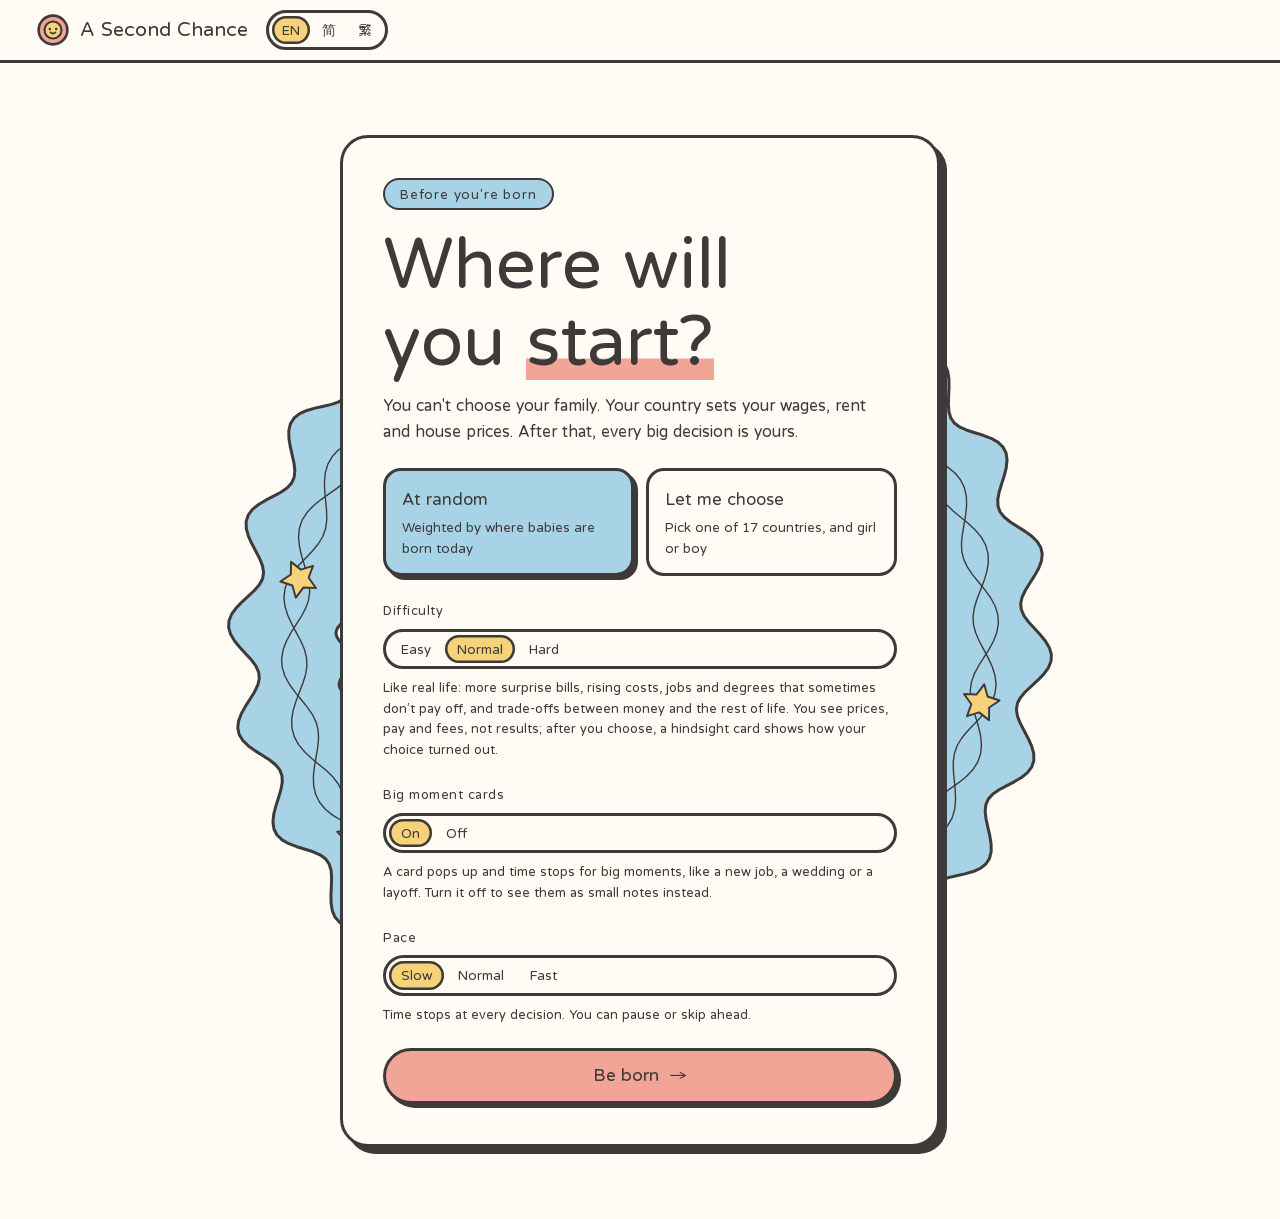
==== commit b1b6f22a: "Make Normal harder, add an end grade, and a bot balance test Normal and Hard now change the rules, n" ====
--- a/play.html
+++ b/play.html
@@ -60,9 +60,9 @@
             <button type="button" data-df="normal" aria-pressed="true" data-i18n="h.dNormal">Normal</button>
             <button type="button" data-df="hard" aria-pressed="false" data-i18n="h.hard">Hard</button>
           </div>
-          <span class="muted" style="font-size:13px" data-dn="easy" data-i18n="h.diffE" hidden>You see projected results for every option before you choose.</span>
-          <span class="muted" style="font-size:13px" data-dn="normal" data-i18n="h.diffN">Like real life: you see prices, pay and fees, not results. After you choose, a hindsight card shows how each option usually turns out.</span>
-          <span class="muted" style="font-size:13px" data-dn="hard" data-i18n="h.diffH" hidden>No hints at all. Every decision is revealed on your end card.</span>
+          <span class="muted" style="font-size:13px" data-dn="easy" data-i18n="h.diffE" hidden>The original, gentler game: you see projected results for every option before you choose.</span>
+          <span class="muted" style="font-size:13px" data-dn="normal" data-i18n="h.diffN">Like real life: more surprise bills, rising costs, jobs and degrees that sometimes don’t pay off, and trade-offs between money and the rest of life. You see prices, pay and fees, not results; after you choose, a hindsight card shows how your choice turned out.</span>
+          <span class="muted" style="font-size:13px" data-dn="hard" data-i18n="h.diffH" hidden>Harsher still: more shocks, higher taxes, deeper crashes and longer slumps. No hints at all; every decision is revealed on your end card.</span>
         </div>
         <div style="display:grid;gap:8px">
           <span class="lbl" data-i18n="h.mo">Big moment cards</span>
--- a/css/style.css
+++ b/css/style.css
@@ -520,6 +520,18 @@
 .egrid div{background:var(--mizu);border:2.5px solid var(--charcoal);border-radius:16px;padding:12px 14px;min-width:0}
 .egrid div:nth-child(2){background:var(--yamabuki)} .egrid div:nth-child(3){background:var(--wakatake)} .egrid div:nth-child(4){background:var(--coral)}
 .egrid b{display:block;font-size:24px;line-height:1.15;margin-top:4px;font-variant-numeric:tabular-nums}
+/* the end grade: a big letter in a round seal, the verdict, and the four parts as bars */
+.grade{display:grid;grid-template-columns:auto minmax(0,1fr);gap:14px 18px;align-items:center;padding:14px 16px;border:2.5px solid var(--charcoal);border-radius:16px;background:var(--washi);min-width:0}
+.g-letter{width:76px;height:76px;border-radius:50%;display:grid;place-items:center;border:var(--outline);background:var(--yamabuki);box-shadow:4px 4px 0 var(--charcoal);transform:rotate(-4deg)}
+.g-letter[data-g="S"]{background:var(--wakatake)} .g-letter[data-g="A"]{background:var(--mizu)} .g-letter[data-g="C"]{background:var(--washi)} .g-letter[data-g="D"]{background:var(--coral)}
+.g-letter b{font-size:42px;line-height:1}
+.g-txt{display:grid;gap:2px;min-width:0}
+.g-txt h4{font-size:18px;margin:0}
+.g-sum{margin:0;font-size:17px}
+.g-note{margin:0;font-size:13px}
+.g-parts{grid-column:1/-1;display:grid;grid-template-columns:repeat(4,minmax(0,1fr));gap:12px}
+.pgrade{display:inline-block;min-width:1.6em;margin-right:8px;text-align:center;border:2px solid var(--charcoal);border-radius:999px;font-size:12.5px;line-height:1.5}
+@media (max-width:700px){.g-parts{grid-template-columns:repeat(2,minmax(0,1fr))}}
 .elists{display:grid;grid-template-columns:1fr 1fr;gap:22px}
 .elists h4{font-size:16px;margin-bottom:8px}
 .elists ul{list-style:none;margin:0;padding:0}
